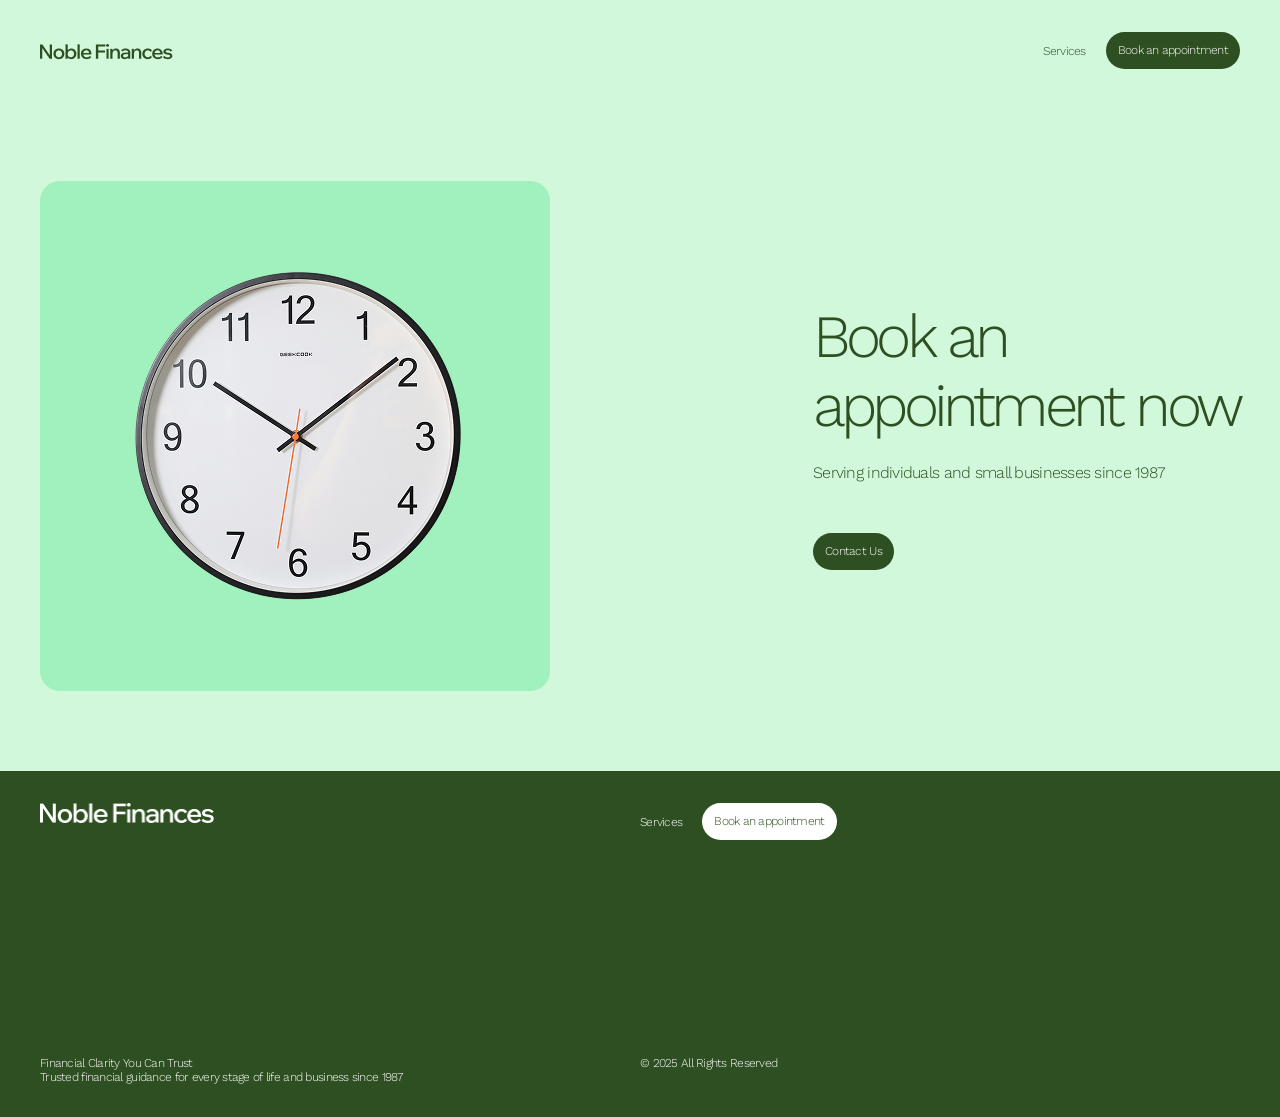
==== booking.html @ e217b6e0 "add booking.html" ====
<!DOCTYPE html>
<html lang="ja">
  <head>
    <meta charset="UTF-8">
    <meta name="viewport" content="width=device-width, initial-scale=1.0">
    <title>takahashi tsuzumi portfolio</title>
    <meta name="description" content="">
    <meta property="og:url" content="https://tkhstzm.github.io/portfolio/">
    <meta property="og:title" content="takahashi tsuzumi portfolio">
    <meta property="og:type" content="website">
    <meta property="og:description" content="髙橋鼓のポートフォリオ">
    <meta property="og:image" content="">
    <meta name="twitter:card" content="summary_large_image">
    <meta property="og:site_name" content="takahashi tsuzumi portfolio">
    <meta property="og:locale" content="ja_JP">
    <link rel="icon" href="images/favicon.ico" sizes="16x16">
    <link rel="apple-touch-icon-precomposed" href="images/icon-256x256.png">
    <link rel="stylesheet" href="css/destyle.css">
    <link rel="stylesheet" href="css/common.css">
    <script src="https://code.jquery.com/jquery-3.6.0.min.js"></script>
    <!-- font -->
    <link rel="preconnect" href="https://fonts.googleapis.com">
    <link rel="preconnect" href="https://fonts.gstatic.com" crossorigin>
    <link href="https://fonts.googleapis.com/css2?family=Work+Sans:ital,wght@0,100..900;1,100..900&display=swap" rel="stylesheet">

    <script src="https://cdnjs.cloudflare.com/ajax/libs/gsap/3.12.2/gsap.min.js"></script>
  </head>
  <body>
    <!-- header -->
    <header class="booking__header">
        <h1>
            <a href="#" class="logo">
                <img src="images/logo.png" alt="Noble Finance ロゴ">
            </a>
        </h1>

        <nav>
            <ul class="nav__list">
                <li><a href="#" class="link">Services</a></li>
                <li>
                    <a href="#" class="link btn">
                        <span class="pc-only">Book an appointment</span>
                        <span class="sp-only">Book</span>
                    </a>
                </li>
            </ul>
        </nav>
    </header>

    <!-- main -->
     <main>
        <!-- book -->
        <section class="book">
            <div class="hero__wrap">
                <div class="book__img">
                    <img src="images/book.png" alt="">
                </div>

                <div class="hero__text">
                    <h2>Book an<br>appointment now</h2>
                    <p>Serving individuals and small businesses since 1987</p>
                    <a href="#" class="link btn">Contact Us</a>
                </div>
            </div>
        </section>
     </main>

     <!-- footer -->
    <footer>
            <div class="footer__block">
                <a href="#" class="logo">
                    <img src="images/logo-white.png" alt="">
                </a>
                <nav>
                    <ul class="nav__list">
                        <li><a href="#" class="link">Services</a></li>
                        <li><a href="#" class="link btn">Book an appointment</a></li>
                    </ul>
                </nav>
                
            </div>

            <div class="footer__block">
                <p class="footer__text">Financial Clarity You Can Trust<br>Trusted financial guidance for every stage of life and business since 1987</p>
                <p class="footer__copy">© 2025 All Rights Reserved</p>
            </div>
    </footer>

  </body>
</html>
---- css/destyle.css ----
/*! destyle.css v4.0.1 | MIT License | https://github.com/nicolas-cusan/destyle.css */

/* Reset box-model and set borders */
/* ============================================ */

*,
::before,
::after {
  box-sizing: border-box;
  border-style: solid;
  border-width: 0;
  min-width: 0;
}

/* Document */
/* ============================================ */

/**
 * 1. Correct the line height in all browsers.
 * 2. Prevent adjustments of font size after orientation changes in iOS.
 * 3. Remove gray overlay on links for iOS.
 */

html {
  line-height: 1.15; /* 1 */
  -webkit-text-size-adjust: 100%; /* 2 */
  -webkit-tap-highlight-color: transparent; /* 3*/
}

/* Sections */
/* ============================================ */

/**
 * Remove the margin in all browsers.
 */

body {
  margin: 0;
}

/**
 * Render the `main` element consistently in IE.
 */

main {
  display: block;
}

/* Vertical rhythm */
/* ============================================ */

p,
table,
blockquote,
address,
pre,
iframe,
form,
figure,
dl {
  margin: 0;
}

/* Headings */
/* ============================================ */

h1,
h2,
h3,
h4,
h5,
h6 {
  font-size: inherit;
  font-weight: inherit;
  margin: 0;
}

/* Lists (enumeration) */
/* ============================================ */

ul,
ol {
  margin: 0;
  padding: 0;
  list-style: none;
}

/* Lists (definition) */
/* ============================================ */

dt {
  font-weight: bold;
}

dd {
  margin-left: 0;
}

/* Grouping content */
/* ============================================ */

/**
 * 1. Add the correct box sizing in Firefox.
 * 2. Show the overflow in Edge and IE.
 */

hr {
  box-sizing: content-box; /* 1 */
  height: 0; /* 1 */
  overflow: visible; /* 2 */
  border-top-width: 1px;
  margin: 0;
  clear: both;
  color: inherit;
}

/**
 * 1. Correct the inheritance and scaling of font size in all browsers.
 * 2. Correct the odd `em` font sizing in all browsers.
 */

pre {
  font-family: monospace, monospace; /* 1 */
  font-size: inherit; /* 2 */
}

address {
  font-style: inherit;
}

/* Text-level semantics */
/* ============================================ */

/**
 * Remove the gray background on active links in IE 10.
 */

a {
  background-color: transparent;
  text-decoration: none;
  color: inherit;
}

/**
 * 1. Remove the bottom border in Chrome 57-
 * 2. Add the correct text decoration in Chrome, Edge, IE, Opera, and Safari.
 */

abbr[title] {
  text-decoration: underline dotted; /* 2 */
}

/**
 * Add the correct font weight in Chrome, Edge, and Safari.
 */

b,
strong {
  font-weight: bolder;
}

/**
 * 1. Correct the inheritance and scaling of font size in all browsers.
 * 2. Correct the odd `em` font sizing in all browsers.
 */

code,
kbd,
samp {
  font-family: monospace, monospace; /* 1 */
  font-size: inherit; /* 2 */
}

/**
 * Add the correct font size in all browsers.
 */

small {
  font-size: 80%;
}

/**
 * Prevent `sub` and `sup` elements from affecting the line height in
 * all browsers.
 */

sub,
sup {
  font-size: 75%;
  line-height: 0;
  position: relative;
  vertical-align: baseline;
}

sub {
  bottom: -0.25em;
}

sup {
  top: -0.5em;
}

/* Replaced content */
/* ============================================ */

/**
 * Prevent vertical alignment issues.
 */

svg,
img,
embed,
object,
iframe {
  vertical-align: bottom;
}

/* Forms */
/* ============================================ */

/**
 * Reset form fields to make them styleable.
 * 1. Make form elements stylable across systems iOS especially.
 * 2. Inherit text-transform from parent.
 */

button,
input,
optgroup,
select,
textarea {
  -webkit-appearance: none; /* 1 */
  appearance: none;
  vertical-align: middle;
  color: inherit;
  font: inherit;
  background: transparent;
  padding: 0;
  margin: 0;
  border-radius: 0;
  text-align: inherit;
  text-transform: inherit; /* 2 */
}

/**
 * Correct cursors for clickable elements.
 */

button,
[type="button"],
[type="reset"],
[type="submit"] {
  cursor: pointer;
}

button:disabled,
[type="button"]:disabled,
[type="reset"]:disabled,
[type="submit"]:disabled {
  cursor: default;
}

/**
 * Improve outlines for Firefox and unify style with input elements & buttons.
 */

:-moz-focusring {
  outline: auto;
}

select:disabled {
  opacity: inherit;
}

/**
 * Remove padding
 */

option {
  padding: 0;
}

/**
 * Reset to invisible
 */

fieldset {
  margin: 0;
  padding: 0;
  min-width: 0;
}

legend {
  padding: 0;
}

/**
 * Add the correct vertical alignment in Chrome, Firefox, and Opera.
 */

progress {
  vertical-align: baseline;
}

/**
 * Remove the default vertical scrollbar in IE 10+.
 */

textarea {
  overflow: auto;
}

/**
 * Correct the cursor style of increment and decrement buttons in Chrome.
 */

[type="number"]::-webkit-inner-spin-button,
[type="number"]::-webkit-outer-spin-button {
  height: auto;
}

/**
 * Correct the outline style in Safari.
 */

[type="search"] {
  outline-offset: -2px; /* 1 */
}

/**
 * Remove the inner padding in Chrome and Safari on macOS.
 */

[type="search"]::-webkit-search-decoration {
  -webkit-appearance: none;
}

/**
 * 1. Correct the inability to style clickable types in iOS and Safari.
 * 2. Fix font inheritance.
 */

::-webkit-file-upload-button {
  -webkit-appearance: button; /* 1 */
  font: inherit; /* 2 */
}

/**
 * Fix appearance for Firefox
 */
[type="number"] {
  -moz-appearance: textfield;
}

/**
 * Clickable labels
 */

label[for] {
  cursor: pointer;
}

/* Interactive */
/* ============================================ */

/*
 * Add the correct display in Edge, IE 10+, and Firefox.
 */

details {
  display: block;
}

/*
 * Add the correct display in all browsers.
 */

summary {
  display: list-item;
}

/*
 * Remove outline for editable content.
 */

[contenteditable]:focus {
  outline: auto;
}

/* Tables */
/* ============================================ */

/**
1. Correct table border color inheritance in all Chrome and Safari.
*/

table {
  border-color: inherit; /* 1 */
  border-collapse: collapse;
}

caption {
  text-align: left;
}

td,
th {
  vertical-align: top;
  padding: 0;
}

th {
  text-align: left;
  font-weight: bold;
}
---- css/common.css ----
@charset "utf-8";
body {
	font-size: 16px;
	font-family: "Work Sans", sans-serif;
	color: #2E4F21;
	font-weight: 300;
	letter-spacing: -0.045em;
	background: #F9F9F9;
}

img {
	width: 100%;
}

h2 {
	font-size: 60px;
	letter-spacing: -0.08em;
}

h3 {
	margin: 0 0 40px 0;
	font-size: 40px;
}

.link {
	font-size: 12px;
}

.btn {
	display: inline-block;
	padding: 0 12px;
	border-radius: 50vh;
	color: #fff;
	background: #2E4F21;
	line-height: 37px;
}

/* header */
header {
	display: flex;
	justify-content: space-between;
	align-items: center;
	height: 101px;
	padding: 0 40px;
	background: #A0F1BD;
}

.nav__list {
	display: flex;
	gap: 20px;
	align-items: center;
}

.sp-only {
	display: none;
}

/* hero */
.hero {
	padding: 100px 40px;
	background: #A0F1BD;
	border-radius: 0 0 16px 16px;
}

.hero h2 {
	font-size: 80px;
}

.hero__wrap {
	display: flex;
	justify-content: space-between;
	align-items: center;
}

.hero__wrap p {
	margin: 24px 0 0 0;
}
.hero a {
    margin: 50px 0 0 0;
}

/* services */
.services h2 {
	margin: 28px 0;
}

.services__inner {
	padding: 120px 40px 100px;
	text-align: center;
}

.services a {
	margin: 28px 0 0 0;
}

/* services item */
.services__block {
	padding: 20px;
}

.services__item {
	display: flex;
	justify-content: space-between;
	gap: 70px;
	width: 80%;
	padding: 80px;
	background: #D2F8DC;
	border-radius: 20px;
	align-items: center;
}

.services__block-right .services__item {
	margin: 0 0 0 auto;
	flex-direction: row-reverse;
}


.services__box {
	width: 50%;
} 

.services__detail {
	display: flex;
	gap: 10px;
	margin: 70px 0 0 0;
}

.services__note {
	padding: 12px;
	font-size: 12px;
	background: #fff;
	border-radius: 8px;
}

/* testimonial */
.testimonial {
	padding: 100px;
	text-align: center;
}

.testimonial__inner {
	display: flex;
	gap: 100px;
	text-align: left;
	margin: 120px 0 0 0;
}

.testimonial__select {
	flex: 0 0 310px;
}

.testimonial__link {
	width: 310px;
	padding: 20px 30px;
	border-radius: 8px;
}

.testimonial__link-active {
	background: #2E4F21;
}

.testimonial__item {
	padding: 20px 0;
	border-top: 1px solid #2E4F21;
}

.testimonial__link-active .testimonial__item {
	border-top: 1px solid #fff;
	color: #fff;
}

.testimonial__category {
	margin: 0 0 16px 0;
	font-size: 18px;
}

.testimonial__location {
	font-size: 12px;
}

.testimonial__comment {
	flex: 1;
	padding: 0 40px;
	border-left: 1px solid #2E4F21;
}

.testimonial__text {
	margin: 0 0 50px 0;
	font-size: 30px;
}

.testimonial__icon {
	display: flex;
	align-items: center;
	gap: 28px;
}

.icon__img {
	width: 48px;
	border-radius: 16px;
}

/* break */
.break {
	width: 100%;
	height: 600px;
}

.break img {
	height: 100%;
	object-fit: cover;
}

/* benefits */
.benefits {
	padding: 80px 40px 120px;
	background: #fff;
}

.benefits h3 {
	font-size: 30px;
}

.benefits__wrap {
	display: flex;
	justify-content: space-between;
	margin: 0 0 160px 0;
}

.benefits__wrap h2 {
	width: 50%;
	margin: 0;
}

.benefits__wrap p {
	width: 575px;
}

.benefits__block {
	display: flex;
	justify-content: space-between;
	gap: 20px;
}

.benefits__item {
	width: calc((100% - 40px) / 3);
	padding: 20px 50px;
	gap: 30px;
	border-left: 1px solid #2E4F21;
}

.benefits__icon {
	width: 30px;
}

.benefits__item h3,
.benefits__item p {
	margin: 30px 0 0 0;
}

/* cta */
.cta {
	display: flex;
	justify-content: space-between;
	gap: 20px;
	padding: 50px 40px;
	background: #fff;
}

.cta h2 {
	font-size: 40px;
	margin: 0 0 40px 0;
}

.cta__block {
	width: 50%;
	padding: 60px;
	border-radius: 20px;
	background: #2E4F21;
	color: #fff;
}

.cta img {
	width: 50%;
	border-radius: 20px;
}

.cta .btn {
	margin: 40px 0 0 0;
	background: #fff;
	color: #2E4F21;
}

/* experts */
.experts {
	padding: 160px 120px;
	text-align: center;
	background: #F9F9F9;
}

.experts h2 {
	margin: 0 0 60px 0;
}

/* footer */
footer {
	display: flex;
	flex-direction: column;
	justify-content: space-between;

	height: 346px;
	padding: 32px 40px;
	background: #2E4F21;
	color: #fff;
}

footer img {
	width: 174px;
}

.footer__block {
	display: flex;
	justify-content: space-between;
}

.footer__block a {
	width: 50%;
}

.footer__block nav {
	width: 50%;
}
.footer__block .btn {
	width: 100%;
	background: #fff;
    color: #2E4F21;
}

.footer__text,
.footer__copy {
	width: 50%;
	font-size: 12px;
}


/* booking */
/* booking */
/* booking */
/* booking */
/* booking */
.booking__header {
	background: #D2F8DC;
}

.book {
	padding: 80px 40px;
	background: #D2F8DC;
}

.book .hero__wrap {
	gap: 100px;
}

.book h2 {
	font-size: 60px;
}

.book .btn {
	margin: 50px 0 0 0;
}

@media (max-width: 1279px) {
	h2 {
		font-size: 48px;
	}

	h3 {
		font-size: 34px;
		margin: 0 0 24px 0;
	}
	
	/* header */
	header {
		height: 85px;
		padding: 0 24px;
	}

	/* hero */
	.hero {
		padding: 100px 24px;
	}

	.hero h2 {
		font-size: 58px;
	}

	/* services */
	.services__inner {
		padding: 120px 24px 100px;
	}

	/* services item */
	.services__block {
		padding: 20px;
	}

	.services__item {
		gap: 60px;
		width: 100%;
		padding: 64px 50px;
	}

	.services__detail {
		margin: 54px 0 0 0;
	}

	/* testimonial */
	.testimonial__inner {
		gap: 28px;
	}

	/* break */
	.break {
		height: 533px;
	}

	/* benefits */
	.benefits h3 {
		font-size: 48px;
	}

	.benefits__wrap {
		gap: 50px;
		margin: 0 0 100px 0;
	}

	.benefits__wrap p {
		width: 50%;
	}

	.benefits__block {
		display: block;
	}

	.benefits__item {
		width: 100%;
		padding: 20px 0;
		gap: 30px;
		border-top: 1px solid #2E4F21;
		border-left: none;
	}

	.benefits__item h3 {
		font-size: 26px;
	}

	.benefits__item h3,
	.benefits__item p {
		margin: 30px 0 0 0;
	}

	/* cta */
	.cta h2 {
		font-size: 34px;
	}

	.cta__block {
		width: 50%;
		padding: 60px;
		border-radius: 20px;
		background: #2E4F21;
		color: #fff;
	}

	.cta img {
		width: 50%;
		border-radius: 20px;
	}

	.cta .btn {
		margin: 40px 0 0 0;
		background: #fff;
		color: #2E4F21;
	}

	/* experts */
	.experts {
		padding: 160px 80px;
	}

	/* footer */
	.footer__block {
		gap: 80px;
	}


	/* booking */
	/* booking */
	/* booking */
	/* booking */
	/* booking */
	.book .hero__wrap {
		gap: 32px;
	}

	.book__img {
		width: 45%;
	}

	.book h2 {
		font-size: 48px;
	}

	.book .btn {
		margin: 50px 0 0 0;
	}
}

@media (max-width: 799px) {
	h2 {
		font-size: 32px;
	}

	h3 {
		font-size: 28px;
	}

	.hero h2 {
		font-size: 40px;
	}
	
	/* header */
	header {
		height: 69px;
		padding: 0 16px;
	}

	.nav__list {
		gap: 16px;
	}

	.pc-only {
		display: none;
	}

	.sp-only {
		display: inline;
	}
	
	/* hero */
	.hero {
		padding: 40px 16px;
	}

	.hero__wrap {
		flex-direction: column-reverse;
	}

	.hero__wrap p {
		margin: 16px 0 0 0;
	}

	.hero a {
		margin: 40px 0 0 0;
	}

	.hero__text {
		margin: 40px 0 0 0;
	}

	.hero h2 {
		font-size: 40px;
	}

	/* services */
	.services__inner {
		padding: 120px 16px 100px;
	}

	/* services item */
	.services__block {
		padding: 0 16px 16px;
	}

	.services__item {
		display: block;
		width: 100%;
		padding: 40px 16px;
	}

	.services__box {
		width: 100%;
		margin: 70px 0 0 0;
	}

	.services__detail {
		margin: 70px 0 0 0;
	}

	/* testimonial */
	.testimonial {
		padding: 36px;
	}

	.testimonial__wrap {
		
		padding: 24px 16px;
		background: #fff;
	}

	.testimonial__inner {
		display: block;
		margin: 40px 0 0 0;
	}

	.testimonial__select {
		display: flex;
	}

	.testimonial__link {
		padding: 16px 12px;
	}

	.testimonial__item {
		padding: 0;
	}

	.testimonial__category {
		margin: 8px 0;
		font-size: 12px;
	}

	.testimonial__location {
		font-size: 12px;
		color: #7D9276;
	}

	.testimonial__comment {
		padding: 0;
		border-left: unset;
	}

	.testimonial__text {
		margin: 40px 0 50px 0;
		font-size: 18px;
	}

	/* break */
	.break {
		height: 250px;
	}

	/* benefits */
	.benefits {
		padding: 80px 16px;
	}

	.benefits h2 {
		width: 100%;
		margin: 0 0 32px 0;
	}

	.benefits h3 {
		font-size: 48px;
	}

	.benefits__wrap {
		display: block;
		margin: 0 0 80px 0;
	}

	.benefits__wrap p {
		width: 100%;
	}

	.benefits__block {
		display: block;
	}

	.benefits__item {
		width: 100%;
		padding: 20px 0;
		gap: 30px;
		border-top: 1px solid #2E4F21;
		border-left: none;
	}

	.benefits__item h3 {
		font-size: 22px;
	}

	.benefits__item h3,
	.benefits__item p {
		margin: 30px 0 20px;
	}

	/* cta */
	.cta {
    	flex-direction: column-reverse;
	}

	.cta h2 {
		font-size: 28px;
	}

	.cta__block {
		width: 100%;
	}

	.cta img {
		width: 100%;
		border-radius: 20px;
	}

	.cta .btn {
		margin: 40px 0 0 0;
		background: #fff;
		color: #2E4F21;
	}

	/* experts */
	.experts {
		padding: 160px 24px;
	}

	.experts .btn {
		padding: 0 30px;
		font-size: 15px;
		line-height: 63px;
	}

	/* footer */
	footer {
		padding: 32px 24px;
	}

	.footer__block {
		display: block;
	}

	.footer__block .nav__list {
		justify-content: space-between;
	}


	.footer__block a {
		width: 100%;
	}

	.footer__block nav {
		width: 100%;
		margin: 80px 0 0 0;
	}

	.footer__text,
	.footer__copy {
		width: 100%;
	}

	.footer__text {
		margin: 0 0 24px 0;
	}


	/* booking */
	/* booking */
	/* booking */
	/* booking */
	/* booking */
	.book {
		padding: 80px 16px;
	}

	.book .hero__wrap {
		gap: 40px;
		flex-direction: column;
	}

	.book__img {
		width: 100%;
	}

	.book h2 {
		font-size: 32px;
	}

	.book .btn {
		margin: 28px 0 0 0;
	}

}
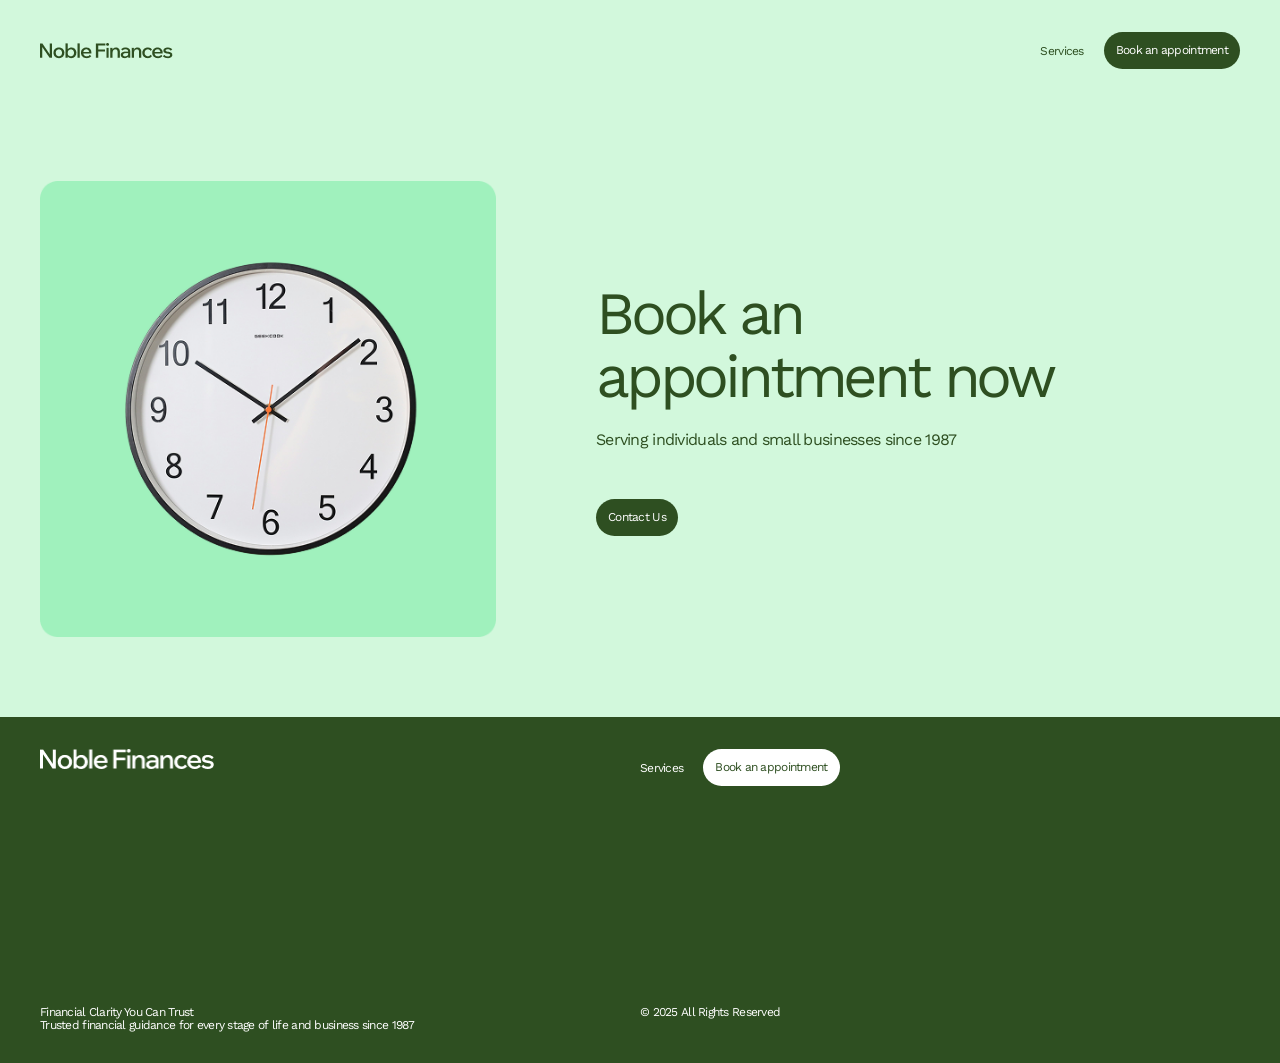
==== commit ad463a28: "HTML修正" ====
--- a/booking.html
+++ b/booking.html
@@ -1,42 +1,39 @@
 <!DOCTYPE html>
 <html lang="ja">
   <head>
+    <!-- 共通 -->
     <meta charset="UTF-8">
     <meta name="viewport" content="width=device-width, initial-scale=1.0">
-    <title>takahashi tsuzumi portfolio</title>
-    <meta name="description" content="">
-    <meta property="og:url" content="https://tkhstzm.github.io/portfolio/">
-    <meta property="og:title" content="takahashi tsuzumi portfolio">
     <meta property="og:type" content="website">
-    <meta property="og:description" content="髙橋鼓のポートフォリオ">
-    <meta property="og:image" content="">
-    <meta name="twitter:card" content="summary_large_image">
-    <meta property="og:site_name" content="takahashi tsuzumi portfolio">
+    <meta property="og:image" content="https://tkhstzm.github.io/finance-website-practice/images/ogp.jpg">
+    <meta property="og:site_name" content="finance-website-practice">
     <meta property="og:locale" content="ja_JP">
-    <link rel="icon" href="images/favicon.ico" sizes="16x16">
-    <link rel="apple-touch-icon-precomposed" href="images/icon-256x256.png">
     <link rel="stylesheet" href="css/destyle.css">
     <link rel="stylesheet" href="css/common.css">
-    <script src="https://code.jquery.com/jquery-3.6.0.min.js"></script>
+
+    <title>finance-website-practice | booking</title>
+    <meta name="description" content="figmaのテンプレートを参考に、模写コーディングを行ったサイトのBookingページです。">
+    <meta property="og:title" content="finance-website-practice | booking">
+    <meta property="og:description" content="figmaのテンプレートを参考に、模写コーディングを行ったサイトのBookingページです。">
+    <meta property="og:url" content="https://tkhstzm.github.io/finance-website-practice/booking.html">
+
     <!-- font -->
     <link rel="preconnect" href="https://fonts.googleapis.com">
     <link rel="preconnect" href="https://fonts.gstatic.com" crossorigin>
     <link href="https://fonts.googleapis.com/css2?family=Work+Sans:ital,wght@0,100..900;1,100..900&display=swap" rel="stylesheet">
-
-    <script src="https://cdnjs.cloudflare.com/ajax/libs/gsap/3.12.2/gsap.min.js"></script>
   </head>
   <body>
     <!-- header -->
     <header class="booking__header">
         <h1>
-            <a href="#" class="logo">
+            <a href="index.html" class="logo">
                 <img src="images/logo.png" alt="Noble Finance ロゴ">
             </a>
         </h1>
 
         <nav>
             <ul class="nav__list">
-                <li><a href="#" class="link">Services</a></li>
+                <li><a href="services.html" class="link">Services</a></li>
                 <li>
                     <a href="#" class="link btn">
                         <span class="pc-only">Book an appointment</span>
@@ -48,7 +45,7 @@
     </header>
 
     <!-- main -->
-     <main>
+     <main class="booking__main">
         <!-- book -->
         <section class="book">
             <div class="hero__wrap">
@@ -59,7 +56,7 @@
                 <div class="hero__text">
                     <h2>Book an<br>appointment now</h2>
                     <p>Serving individuals and small businesses since 1987</p>
-                    <a href="#" class="link btn">Contact Us</a>
+                    <a href="booking.html" class="link btn">Contact Us</a>
                 </div>
             </div>
         </section>
@@ -68,12 +65,12 @@
      <!-- footer -->
     <footer>
             <div class="footer__block">
-                <a href="#" class="logo">
+                <a href="index.html" class="logo">
                     <img src="images/logo-white.png" alt="">
                 </a>
                 <nav>
                     <ul class="nav__list">
-                        <li><a href="#" class="link">Services</a></li>
+                        <li><a href="services.html" class="link">Services</a></li>
                         <li><a href="#" class="link btn">Book an appointment</a></li>
                     </ul>
                 </nav>
--- a/css/common.css
+++ b/css/common.css
@@ -3,9 +3,19 @@
 	font-size: 16px;
 	font-family: "Work Sans", sans-serif;
 	color: #2E4F21;
-	font-weight: 300;
+	font-weight: 400;
 	letter-spacing: -0.045em;
+	line-height: 1.05;
 	background: #F9F9F9;
+
+	/* footer を下部に固定するため */
+	min-height: 100vh;
+    display: flex;
+    flex-direction: column;
+}
+
+main {
+	flex: 1;
 }
 
 img {
@@ -14,7 +24,7 @@
 
 h2 {
 	font-size: 60px;
-	letter-spacing: -0.08em;
+	letter-spacing: -0.07em;
 }
 
 h3 {
@@ -33,6 +43,27 @@
 	color: #fff;
 	background: #2E4F21;
 	line-height: 37px;
+	transition:  0.6s;
+}
+
+.btn:hover {
+	color: #2E4F21;
+	background: #A0F1BD;
+}
+
+/* max幅を1500に */
+.hero__wrap,
+.services__inner,
+.services__block,
+.testimonial__wrap,
+.benefits__wrap,
+.cta__wrap,
+.experts__wrap,
+.works__wrap,
+.philosophy__wrap,
+.connect__wrap {
+	max-width: 1500px;
+	margin: 0 auto;
 }
 
 /* header */
@@ -51,6 +82,10 @@
 	align-items: center;
 }
 
+header .btn:hover {
+	background: #fff;
+}
+
 .sp-only {
 	display: none;
 }
@@ -70,13 +105,27 @@
 	display: flex;
 	justify-content: space-between;
 	align-items: center;
+	gap: 80px;
+}
+
+.hero__text {
+	width: 60%;
 }
 
 .hero__wrap p {
 	margin: 24px 0 0 0;
 }
+
 .hero a {
     margin: 50px 0 0 0;
+}
+
+.hero .btn:hover {
+	background: #fff;
+}
+
+.hero__img {
+	width: 40%;
 }
 
 /* services */
@@ -161,13 +210,18 @@
 
 .testimonial__item {
 	padding: 20px 0;
-	border-top: 1px solid #2E4F21;
-}
-
-.testimonial__link-active .testimonial__item {
-	border-top: 1px solid #fff;
+	color: #506349;
+	border-top: 1px solid #7D9276;
+}
+
+.testimonial__link-active .testimonial__category {
 	color: #fff;
 }
+
+.testimonial__link-active .testimonial__location {
+	color: #D5E4D0;
+}
+
 
 .testimonial__category {
 	margin: 0 0 16px 0;
@@ -197,6 +251,7 @@
 
 .icon__img {
 	width: 48px;
+	margin: 0;
 	border-radius: 16px;
 }
 
@@ -221,7 +276,7 @@
 	font-size: 30px;
 }
 
-.benefits__wrap {
+.benefits__inner {
 	display: flex;
 	justify-content: space-between;
 	margin: 0 0 160px 0;
@@ -232,7 +287,7 @@
 	margin: 0;
 }
 
-.benefits__wrap p {
+.benefits__inner p {
 	width: 575px;
 }
 
@@ -260,9 +315,6 @@
 
 /* cta */
 .cta {
-	display: flex;
-	justify-content: space-between;
-	gap: 20px;
 	padding: 50px 40px;
 	background: #fff;
 }
@@ -270,6 +322,12 @@
 .cta h2 {
 	font-size: 40px;
 	margin: 0 0 40px 0;
+}
+
+.cta__wrap {
+	display: flex;
+	justify-content: space-between;
+	gap: 20px;
 }
 
 .cta__block {
@@ -289,6 +347,10 @@
 	margin: 40px 0 0 0;
 	background: #fff;
 	color: #2E4F21;
+}
+
+.cta .btn:hover {
+	background: #A0F1BD;
 }
 
 /* experts */
@@ -302,6 +364,13 @@
 	margin: 0 0 60px 0;
 }
 
+.experts .btn {
+	padding: 0 30px;
+	font-size: 15px;
+	line-height: 63px;
+}
+
+
 /* footer */
 footer {
 	display: flex;
@@ -330,10 +399,15 @@
 .footer__block nav {
 	width: 50%;
 }
+
 .footer__block .btn {
 	width: 100%;
 	background: #fff;
     color: #2E4F21;
+}
+
+.footer__block .btn:hover {
+	background: #A0F1BD;
 }
 
 .footer__text,
@@ -352,9 +426,12 @@
 	background: #D2F8DC;
 }
 
+.booking__main {
+	background: #D2F8DC;
+}
+
 .book {
-	padding: 80px 40px;
-	background: #D2F8DC;
+	padding: 80px 40px;	
 }
 
 .book .hero__wrap {
@@ -368,6 +445,121 @@
 .book .btn {
 	margin: 50px 0 0 0;
 }
+
+
+/* services */
+/* services */
+/* services */
+/* services */
+/* services */
+.services__more {
+	background: #F9F9F9;
+}
+
+.services__more .hero__text {
+	width: 50%;
+}
+
+.services__img {
+	width: 50%;
+}
+
+/* works */
+.works {
+	padding: 120px 80px;
+	background: #FFF;
+}
+
+.works h2 {
+    margin: 28px 0;
+}
+
+.works__inner {
+	margin: 0 0 100px 0;
+}
+
+.works__item {
+	display: flex;
+	margin: 20px 0 0 0;
+}
+
+.works__block {
+	display: flex;
+	flex: 1;
+}
+
+.works__box {
+	width: 50%;
+	margin: 0 80px;
+}
+
+.works__num {
+	width: 225px;
+	height: 100%;
+}
+
+.works__box h3 {
+	margin: 24px 0 28px 0;
+}
+
+.works__img {
+	width: 50%;
+	margin: 24px 0 80px;
+}
+
+/* philosophy */
+.philosophy {
+	padding: 100px 150px;
+	text-align: center;
+	border-top: 1px solid #C7C7C7;
+	background: #FFF;
+}
+
+.philosophy h2 {
+	margin: 28px 0 50px;
+}
+
+.philosophy__item {
+	margin: 20px 0 0 0;
+	padding: 60px 100px;
+	border-radius: 20px;
+	background: #D2F8DC;
+}
+
+.philosophy__text {
+	margin: 40px 0 0 0;
+	font-size: 30px;
+}
+
+
+/* connect */
+.connect {
+	padding: 80px 40px;
+	background: #F4F7F5;
+}
+
+.connect__wrap {
+	display: flex;
+	align-items: center;
+}
+
+.connect__block {
+	width: 50%;
+	padding: 0 60px;
+	text-align: center;
+}
+
+.connect__block a {
+	line-height: 1;
+	margin: 60px 0 0 0;
+	padding: 24px 30px;
+}
+.connect img {
+	width: 50%;
+}
+
+
+
 
 @media (max-width: 1279px) {
 	h2 {
@@ -390,6 +582,10 @@
 		padding: 100px 24px;
 	}
 
+	.hero__wrap {
+		gap: 24px;
+	}
+
 	.hero h2 {
 		font-size: 58px;
 	}
@@ -429,12 +625,12 @@
 		font-size: 48px;
 	}
 
-	.benefits__wrap {
+	.benefits__inner {
 		gap: 50px;
 		margin: 0 0 100px 0;
 	}
 
-	.benefits__wrap p {
+	.benefits__inner p {
 		width: 50%;
 	}
 
@@ -514,6 +710,61 @@
 	.book .btn {
 		margin: 50px 0 0 0;
 	}
+
+	/* services */
+	/* services */
+	/* services */
+	/* services */
+	/* services */
+	.services__more {
+		padding: 100px 40px;
+	}
+
+	/* works */
+	.works__item {
+		display: block;
+	}
+
+	.works__block {
+		display: block;
+		padding: 24px 24px 80px;
+	}
+	
+	.works__box {
+		width: 100%;
+		margin: 0;
+	}
+
+	.works__box h3 {
+		margin: 0 0 28px 0;
+	}
+
+	.works__img {
+		width: 100%;
+		margin: 70px 0 0 0;
+	}
+
+	/* philosophy */
+	.philosophy {
+		padding: 80px 40px;
+	}
+
+	.philosophy__item {
+		padding: 60px 40px;
+	}
+
+	.philosophy__text {
+		font-size: 26px;
+	}
+
+	/* connect */
+	.connect__wrap {
+		gap: 24px;
+	}
+
+	.connect__block {
+		padding: 0;
+	}
 }
 
 @media (max-width: 799px) {
@@ -529,12 +780,22 @@
 		font-size: 40px;
 	}
 	
+	img {
+		display: block;
+		max-width: 500px;
+		margin: 0 auto;
+	}
+
 	/* header */
 	header {
 		height: 69px;
 		padding: 0 16px;
 	}
 
+	header .logo img {
+		height: 11px;
+	}
+
 	.nav__list {
 		gap: 16px;
 	}
@@ -554,6 +815,7 @@
 
 	.hero__wrap {
 		flex-direction: column-reverse;
+		gap: 40px;
 	}
 
 	.hero__wrap p {
@@ -565,11 +827,15 @@
 	}
 
 	.hero__text {
-		margin: 40px 0 0 0;
+		width: 100%;
 	}
 
 	.hero h2 {
 		font-size: 40px;
+	}
+
+	.hero__img {
+		width: 100%;
 	}
 
 	/* services */
@@ -650,6 +916,10 @@
 		height: 250px;
 	}
 
+	.break img {
+		max-width: unset;
+	}
+
 	/* benefits */
 	.benefits {
 		padding: 80px 16px;
@@ -664,12 +934,12 @@
 		font-size: 48px;
 	}
 
-	.benefits__wrap {
+	.benefits__inner {
 		display: block;
 		margin: 0 0 80px 0;
 	}
 
-	.benefits__wrap p {
+	.benefits__inner p {
 		width: 100%;
 	}
 
@@ -685,6 +955,9 @@
 		border-left: none;
 	}
 
+	.benefits__icon {
+		display: inline-block;
+	}
 	.benefits__item h3 {
 		font-size: 22px;
 	}
@@ -695,7 +968,7 @@
 	}
 
 	/* cta */
-	.cta {
+	.cta__wrap {
     	flex-direction: column-reverse;
 	}
 
@@ -709,6 +982,7 @@
 
 	.cta img {
 		width: 100%;
+		max-width: unset;
 		border-radius: 20px;
 	}
 
@@ -723,15 +997,13 @@
 		padding: 160px 24px;
 	}
 
-	.experts .btn {
-		padding: 0 30px;
-		font-size: 15px;
-		line-height: 63px;
-	}
-
 	/* footer */
 	footer {
 		padding: 32px 24px;
+	}
+
+	footer img {
+		display: inline-block;
 	}
 
 	.footer__block {
@@ -788,4 +1060,91 @@
 		margin: 28px 0 0 0;
 	}
 
+	/* services */
+	/* services */
+	/* services */
+	/* services */
+	/* services */
+	.services__more {
+		padding: 68px 40px;
+	}
+
+	.services__more .hero__wrap {
+		gap: 24px;
+	}
+	
+	.services__more .hero__text {
+		width: 100%;
+		margin: 0;
+	}
+
+	.services__img {
+		width: 100%;
+	}
+
+	/* works */
+	.works {
+		padding: 120px 24px;
+	}
+
+	.works__item {
+		display: block;
+	}
+
+	.works__num {
+		width: 118px;
+		margin: 0 0 40px 0;
+	}
+
+	.works__block {
+		display: block;
+		padding: 24px;
+	}
+	
+	.works__box {
+		width: 100%;
+		margin: 0;
+	}
+
+	.works__box h3 {
+		margin: 0 0 28px 0;
+	}
+
+	.works__img {
+		width: 100%;
+		margin: 70px 0 0 0;
+	}
+
+	/* philosophy */
+	.philosophy {
+		padding: 80px 24px;
+	}
+
+	.philosophy__item {
+		padding: 60px 24px;
+	}
+
+	.philosophy__text {
+		font-size: 22px;
+	}
+
+	/* connect */
+	.connect {
+		padding: 80px 24px;
+		gap: 20px;
+	}
+	
+	.connect__wrap {
+		flex-direction: column-reverse;
+	}
+
+	.connect__block {
+		width: 100%;
+		padding: 60px 24px;
+	}
+
+	.connect__wrap img {
+		width: 100%;
+	}
+
 }
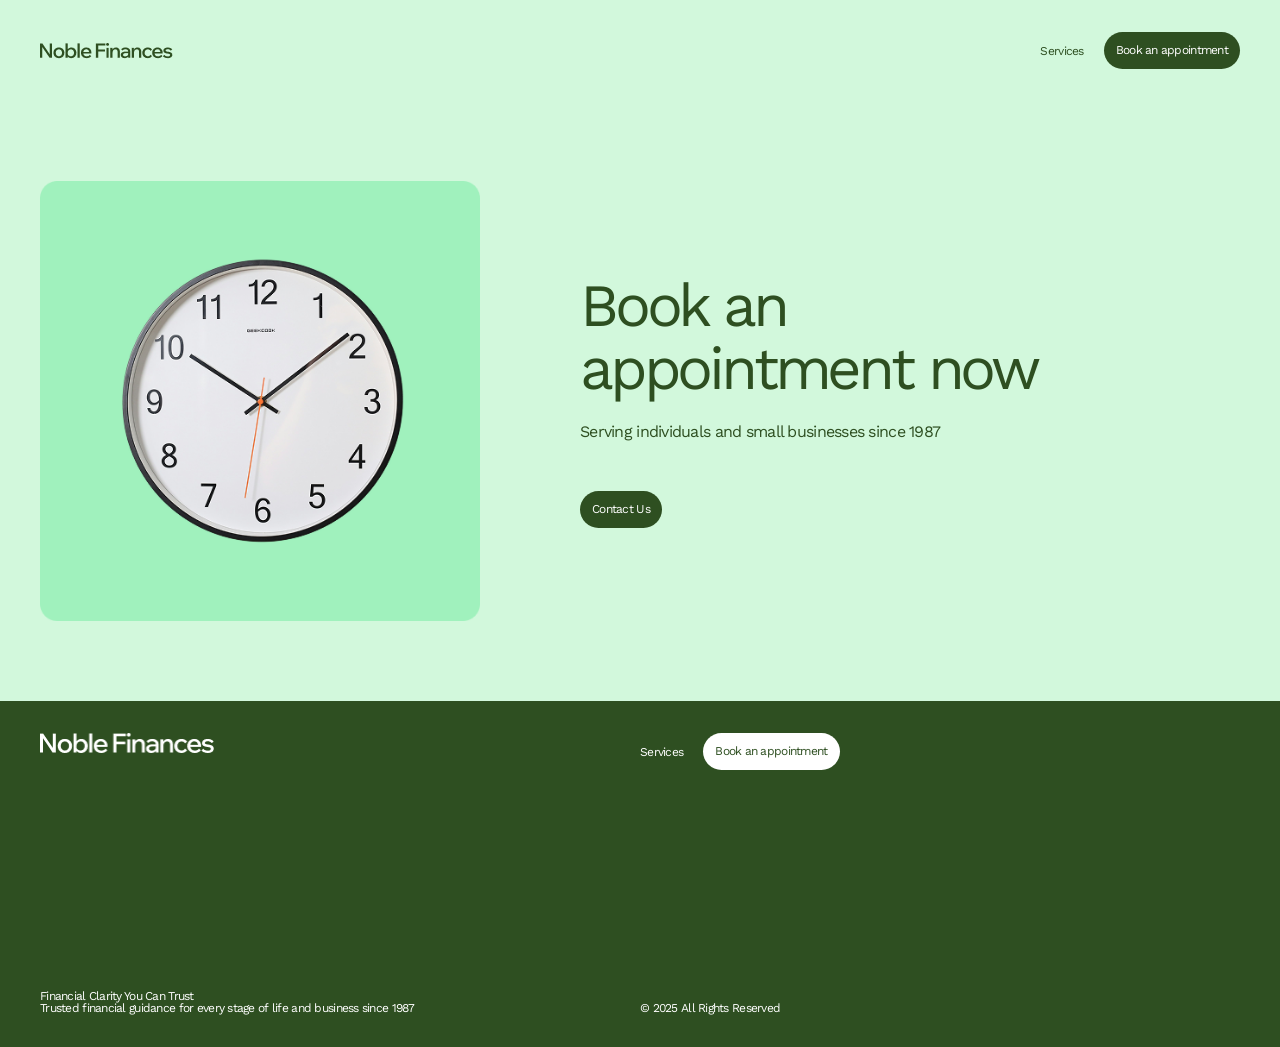
==== commit 2f753614: "css整理" ====
--- a/booking.html
+++ b/booking.html
@@ -77,7 +77,7 @@
                 
             </div>
 
-            <div class="footer__block">
+            <div class="footer__block footer__detail">
                 <p class="footer__text">Financial Clarity You Can Trust<br>Trusted financial guidance for every stage of life and business since 1987</p>
                 <p class="footer__copy">© 2025 All Rights Reserved</p>
             </div>
--- a/css/common.css
+++ b/css/common.css
@@ -1,5 +1,8 @@
 @charset "utf-8";
 body {
+	display: flex;
+    flex-direction: column;
+	min-height: 100vh;
 	font-size: 16px;
 	font-family: "Work Sans", sans-serif;
 	color: #2E4F21;
@@ -7,11 +10,6 @@
 	letter-spacing: -0.045em;
 	line-height: 1.05;
 	background: #F9F9F9;
-
-	/* footer を下部に固定するため */
-	min-height: 100vh;
-    display: flex;
-    flex-direction: column;
 }
 
 main {
@@ -32,7 +30,7 @@
 	font-size: 40px;
 }
 
-.link {
+a {
 	font-size: 12px;
 }
 
@@ -97,10 +95,6 @@
 	border-radius: 0 0 16px 16px;
 }
 
-.hero h2 {
-	font-size: 80px;
-}
-
 .hero__wrap {
 	display: flex;
 	justify-content: space-between;
@@ -112,6 +106,10 @@
 	width: 60%;
 }
 
+.hero__title {
+	font-size: 80px;
+}
+
 .hero__wrap p {
 	margin: 24px 0 0 0;
 }
@@ -129,13 +127,13 @@
 }
 
 /* services */
-.services h2 {
-	margin: 28px 0;
-}
-
 .services__inner {
 	padding: 120px 40px 100px;
 	text-align: center;
+}
+
+.services h2 {
+	margin: 28px 0;
 }
 
 .services a {
@@ -163,6 +161,9 @@
 	flex-direction: row-reverse;
 }
 
+.services__img {
+	width: 50%;
+}
 
 .services__box {
 	width: 50%;
@@ -195,7 +196,7 @@
 }
 
 .testimonial__select {
-	flex: 0 0 310px;
+	/* flex: 0 0 310px; */
 }
 
 .testimonial__link {
@@ -222,7 +223,6 @@
 	color: #D5E4D0;
 }
 
-
 .testimonial__category {
 	margin: 0 0 16px 0;
 	font-size: 18px;
@@ -257,7 +257,6 @@
 
 /* break */
 .break {
-	width: 100%;
 	height: 600px;
 }
 
@@ -272,23 +271,19 @@
 	background: #fff;
 }
 
-.benefits h3 {
-	font-size: 30px;
-}
-
 .benefits__inner {
 	display: flex;
 	justify-content: space-between;
+	gap: 50px;
 	margin: 0 0 160px 0;
 }
 
 .benefits__wrap h2 {
 	width: 50%;
-	margin: 0;
 }
 
 .benefits__inner p {
-	width: 575px;
+	width: 50%;
 }
 
 .benefits__block {
@@ -299,8 +294,7 @@
 
 .benefits__item {
 	width: calc((100% - 40px) / 3);
-	padding: 20px 50px;
-	gap: 30px;
+	padding: 20px 20px 20px 50px;
 	border-left: 1px solid #2E4F21;
 }
 
@@ -319,11 +313,6 @@
 	background: #fff;
 }
 
-.cta h2 {
-	font-size: 40px;
-	margin: 0 0 40px 0;
-}
-
 .cta__wrap {
 	display: flex;
 	justify-content: space-between;
@@ -338,9 +327,9 @@
 	color: #fff;
 }
 
-.cta img {
-	width: 50%;
-	border-radius: 20px;
+.cta h2 {
+	font-size: 40px;
+	margin: 0 0 40px 0;
 }
 
 .cta .btn {
@@ -353,11 +342,14 @@
 	background: #A0F1BD;
 }
 
+.cta img {
+	width: 50%;
+}
+
 /* experts */
 .experts {
 	padding: 160px 120px;
 	text-align: center;
-	background: #F9F9F9;
 }
 
 .experts h2 {
@@ -376,28 +368,27 @@
 	display: flex;
 	flex-direction: column;
 	justify-content: space-between;
-
 	height: 346px;
 	padding: 32px 40px;
 	background: #2E4F21;
 	color: #fff;
 }
 
+.footer__block {
+	display: flex;
+	justify-content: space-between;
+}
+
+.footer__block a {
+	width: 50%;
+}
+
+.footer__block nav {
+	width: 50%;
+}
+
 footer img {
 	width: 174px;
-}
-
-.footer__block {
-	display: flex;
-	justify-content: space-between;
-}
-
-.footer__block a {
-	width: 50%;
-}
-
-.footer__block nav {
-	width: 50%;
 }
 
 .footer__block .btn {
@@ -410,57 +401,22 @@
 	background: #A0F1BD;
 }
 
+.footer__detail {
+	align-items: end;
+}
+
 .footer__text,
 .footer__copy {
 	width: 50%;
 	font-size: 12px;
 }
 
-
-/* booking */
-/* booking */
-/* booking */
-/* booking */
-/* booking */
-.booking__header {
-	background: #D2F8DC;
-}
-
-.booking__main {
-	background: #D2F8DC;
-}
-
-.book {
-	padding: 80px 40px;	
-}
-
-.book .hero__wrap {
-	gap: 100px;
-}
-
-.book h2 {
-	font-size: 60px;
-}
-
-.book .btn {
-	margin: 50px 0 0 0;
-}
-
-
-/* services */
-/* services */
-/* services */
-/* services */
-/* services */
+/* ----- services ----- */
 .services__more {
 	background: #F9F9F9;
 }
 
 .services__more .hero__text {
-	width: 50%;
-}
-
-.services__img {
 	width: 50%;
 }
 
@@ -470,32 +426,32 @@
 	background: #FFF;
 }
 
+.works__inner {
+	margin: 0 0 100px 0;
+}
+
 .works h2 {
     margin: 28px 0;
 }
 
-.works__inner {
-	margin: 0 0 100px 0;
-}
-
 .works__item {
 	display: flex;
 	margin: 20px 0 0 0;
-}
-
-.works__block {
-	display: flex;
-	flex: 1;
-}
-
-.works__box {
-	width: 50%;
-	margin: 0 80px;
 }
 
 .works__num {
 	width: 225px;
 	height: 100%;
+}
+
+.works__block {
+	display: flex;
+	flex: 1;
+}
+
+.works__box {
+	width: 50%;
+	margin: 0 80px;
 }
 
 .works__box h3 {
@@ -516,7 +472,7 @@
 }
 
 .philosophy h2 {
-	margin: 28px 0 50px;
+	padding: 28px 0 50px;
 }
 
 .philosophy__item {
@@ -531,7 +487,6 @@
 	font-size: 30px;
 }
 
-
 /* connect */
 .connect {
 	padding: 80px 40px;
@@ -554,12 +509,35 @@
 	margin: 60px 0 0 0;
 	padding: 24px 30px;
 }
+
 .connect img {
 	width: 50%;
 }
 
-
-
+/* ----- booking ----- */
+.booking__header {
+	background: #D2F8DC;
+}
+
+.booking__main {
+	background: #D2F8DC;
+}
+
+.book {
+	padding: 80px 40px;	
+}
+
+.book .hero__wrap {
+	gap: 100px;
+}
+
+.book__img {
+	width: 40%;
+}
+
+.book .btn {
+	margin: 50px 0 0 0;
+}
 
 @media (max-width: 1279px) {
 	h2 {
@@ -586,7 +564,7 @@
 		gap: 24px;
 	}
 
-	.hero h2 {
+	.hero__title {
 		font-size: 58px;
 	}
 
@@ -596,10 +574,6 @@
 	}
 
 	/* services item */
-	.services__block {
-		padding: 20px;
-	}
-
 	.services__item {
 		gap: 60px;
 		width: 100%;
@@ -615,23 +589,18 @@
 		gap: 28px;
 	}
 
+	.testimonial__comment {
+		padding: 0 30px 0 40px;
+	}
+
 	/* break */
 	.break {
 		height: 533px;
 	}
 
 	/* benefits */
-	.benefits h3 {
-		font-size: 48px;
-	}
-
 	.benefits__inner {
-		gap: 50px;
 		margin: 0 0 100px 0;
-	}
-
-	.benefits__inner p {
-		width: 50%;
 	}
 
 	.benefits__block {
@@ -641,7 +610,6 @@
 	.benefits__item {
 		width: 100%;
 		padding: 20px 0;
-		gap: 30px;
 		border-top: 1px solid #2E4F21;
 		border-left: none;
 	}
@@ -650,9 +618,8 @@
 		font-size: 26px;
 	}
 
-	.benefits__item h3,
 	.benefits__item p {
-		margin: 30px 0 0 0;
+		width: 80%;
 	}
 
 	/* cta */
@@ -660,25 +627,6 @@
 		font-size: 34px;
 	}
 
-	.cta__block {
-		width: 50%;
-		padding: 60px;
-		border-radius: 20px;
-		background: #2E4F21;
-		color: #fff;
-	}
-
-	.cta img {
-		width: 50%;
-		border-radius: 20px;
-	}
-
-	.cta .btn {
-		margin: 40px 0 0 0;
-		background: #fff;
-		color: #2E4F21;
-	}
-
 	/* experts */
 	.experts {
 		padding: 160px 80px;
@@ -689,33 +637,11 @@
 		gap: 80px;
 	}
 
-
-	/* booking */
-	/* booking */
-	/* booking */
-	/* booking */
-	/* booking */
-	.book .hero__wrap {
-		gap: 32px;
-	}
-
-	.book__img {
-		width: 45%;
-	}
-
-	.book h2 {
-		font-size: 48px;
-	}
-
-	.book .btn {
-		margin: 50px 0 0 0;
-	}
-
-	/* services */
-	/* services */
-	/* services */
-	/* services */
-	/* services */
+	.nav__list {
+		justify-content: space-between;
+	}
+
+	/* ----- services ----- */
 	.services__more {
 		padding: 100px 40px;
 	}
@@ -765,6 +691,11 @@
 	.connect__block {
 		padding: 0;
 	}
+
+	/* ----- booking ----- */
+	.book .hero__wrap {
+		gap: 32px;
+	}
 }
 
 @media (max-width: 799px) {
@@ -774,10 +705,6 @@
 
 	h3 {
 		font-size: 28px;
-	}
-
-	.hero h2 {
-		font-size: 40px;
 	}
 	
 	img {
@@ -818,20 +745,20 @@
 		gap: 40px;
 	}
 
+	.hero__text {
+		width: 100%;
+	}
+
+	.hero__title {
+		font-size: 40px;
+	}
+
 	.hero__wrap p {
 		margin: 16px 0 0 0;
 	}
 
 	.hero a {
 		margin: 40px 0 0 0;
-	}
-
-	.hero__text {
-		width: 100%;
-	}
-
-	.hero h2 {
-		font-size: 40px;
 	}
 
 	.hero__img {
@@ -850,9 +777,12 @@
 
 	.services__item {
 		display: block;
-		width: 100%;
 		padding: 40px 16px;
 	}
+
+	.services__img {
+        width: 100%;
+    }
 
 	.services__box {
 		width: 100%;
@@ -869,7 +799,6 @@
 	}
 
 	.testimonial__wrap {
-		
 		padding: 24px 16px;
 		background: #fff;
 	}
@@ -925,45 +854,35 @@
 		padding: 80px 16px;
 	}
 
-	.benefits h2 {
-		width: 100%;
-		margin: 0 0 32px 0;
-	}
-
-	.benefits h3 {
-		font-size: 48px;
-	}
-
 	.benefits__inner {
 		display: block;
 		margin: 0 0 80px 0;
 	}
 
+	.benefits h2 {
+		width: 100%;
+		margin: 0 0 32px 0;
+	}
+
 	.benefits__inner p {
 		width: 100%;
-	}
-
-	.benefits__block {
-		display: block;
-	}
-
-	.benefits__item {
-		width: 100%;
-		padding: 20px 0;
-		gap: 30px;
-		border-top: 1px solid #2E4F21;
-		border-left: none;
 	}
 
 	.benefits__icon {
 		display: inline-block;
 	}
+
+	.benefits h3 {
+		font-size: 48px;
+		margin: 30px 0 20px;
+	}
+
 	.benefits__item h3 {
 		font-size: 22px;
 	}
 
-	.benefits__item h3,
 	.benefits__item p {
+		width: 100%;
 		margin: 30px 0 20px;
 	}
 
@@ -983,13 +902,6 @@
 	.cta img {
 		width: 100%;
 		max-width: unset;
-		border-radius: 20px;
-	}
-
-	.cta .btn {
-		margin: 40px 0 0 0;
-		background: #fff;
-		color: #2E4F21;
 	}
 
 	/* experts */
@@ -1010,15 +922,6 @@
 		display: block;
 	}
 
-	.footer__block .nav__list {
-		justify-content: space-between;
-	}
-
-
-	.footer__block a {
-		width: 100%;
-	}
-
 	.footer__block nav {
 		width: 100%;
 		margin: 80px 0 0 0;
@@ -1033,12 +936,66 @@
 		margin: 0 0 24px 0;
 	}
 
-
-	/* booking */
-	/* booking */
-	/* booking */
-	/* booking */
-	/* booking */
+	/* ----- services ----- */
+	.services__more {
+		padding: 68px 40px;
+	}
+
+	.services__more .hero__wrap {
+		gap: 24px;
+	}
+	
+	.services__more .hero__text {
+		width: 100%;
+	}
+
+	/* works */
+	.works {
+		padding: 120px 24px;
+	}
+
+	.works__num {
+		width: 118px;
+		margin: 0 0 40px 0;
+	}
+
+	.works__block {
+		padding: 24px;
+	}
+
+	/* philosophy */
+	.philosophy {
+		padding: 80px 24px;
+	}
+
+	.philosophy__item {
+		padding: 60px 24px;
+	}
+
+	.philosophy__text {
+		font-size: 22px;
+	}
+
+	/* connect */
+	.connect {
+		padding: 80px 24px;
+	}
+	
+	.connect__wrap {
+		flex-direction: column-reverse;
+		gap: 20px;
+	}
+
+	.connect__block {
+		width: 100%;
+		padding: 60px 24px;
+	}
+
+	.connect__wrap img {
+		width: 100%;
+	}
+
+	/* ----- booking ----- */
 	.book {
 		padding: 80px 16px;
 	}
@@ -1051,100 +1008,8 @@
 	.book__img {
 		width: 100%;
 	}
-
-	.book h2 {
-		font-size: 32px;
-	}
-
+	
 	.book .btn {
 		margin: 28px 0 0 0;
 	}
-
-	/* services */
-	/* services */
-	/* services */
-	/* services */
-	/* services */
-	.services__more {
-		padding: 68px 40px;
-	}
-
-	.services__more .hero__wrap {
-		gap: 24px;
-	}
-	
-	.services__more .hero__text {
-		width: 100%;
-		margin: 0;
-	}
-
-	.services__img {
-		width: 100%;
-	}
-
-	/* works */
-	.works {
-		padding: 120px 24px;
-	}
-
-	.works__item {
-		display: block;
-	}
-
-	.works__num {
-		width: 118px;
-		margin: 0 0 40px 0;
-	}
-
-	.works__block {
-		display: block;
-		padding: 24px;
-	}
-	
-	.works__box {
-		width: 100%;
-		margin: 0;
-	}
-
-	.works__box h3 {
-		margin: 0 0 28px 0;
-	}
-
-	.works__img {
-		width: 100%;
-		margin: 70px 0 0 0;
-	}
-
-	/* philosophy */
-	.philosophy {
-		padding: 80px 24px;
-	}
-
-	.philosophy__item {
-		padding: 60px 24px;
-	}
-
-	.philosophy__text {
-		font-size: 22px;
-	}
-
-	/* connect */
-	.connect {
-		padding: 80px 24px;
-		gap: 20px;
-	}
-	
-	.connect__wrap {
-		flex-direction: column-reverse;
-	}
-
-	.connect__block {
-		width: 100%;
-		padding: 60px 24px;
-	}
-
-	.connect__wrap img {
-		width: 100%;
-	}
-
 }
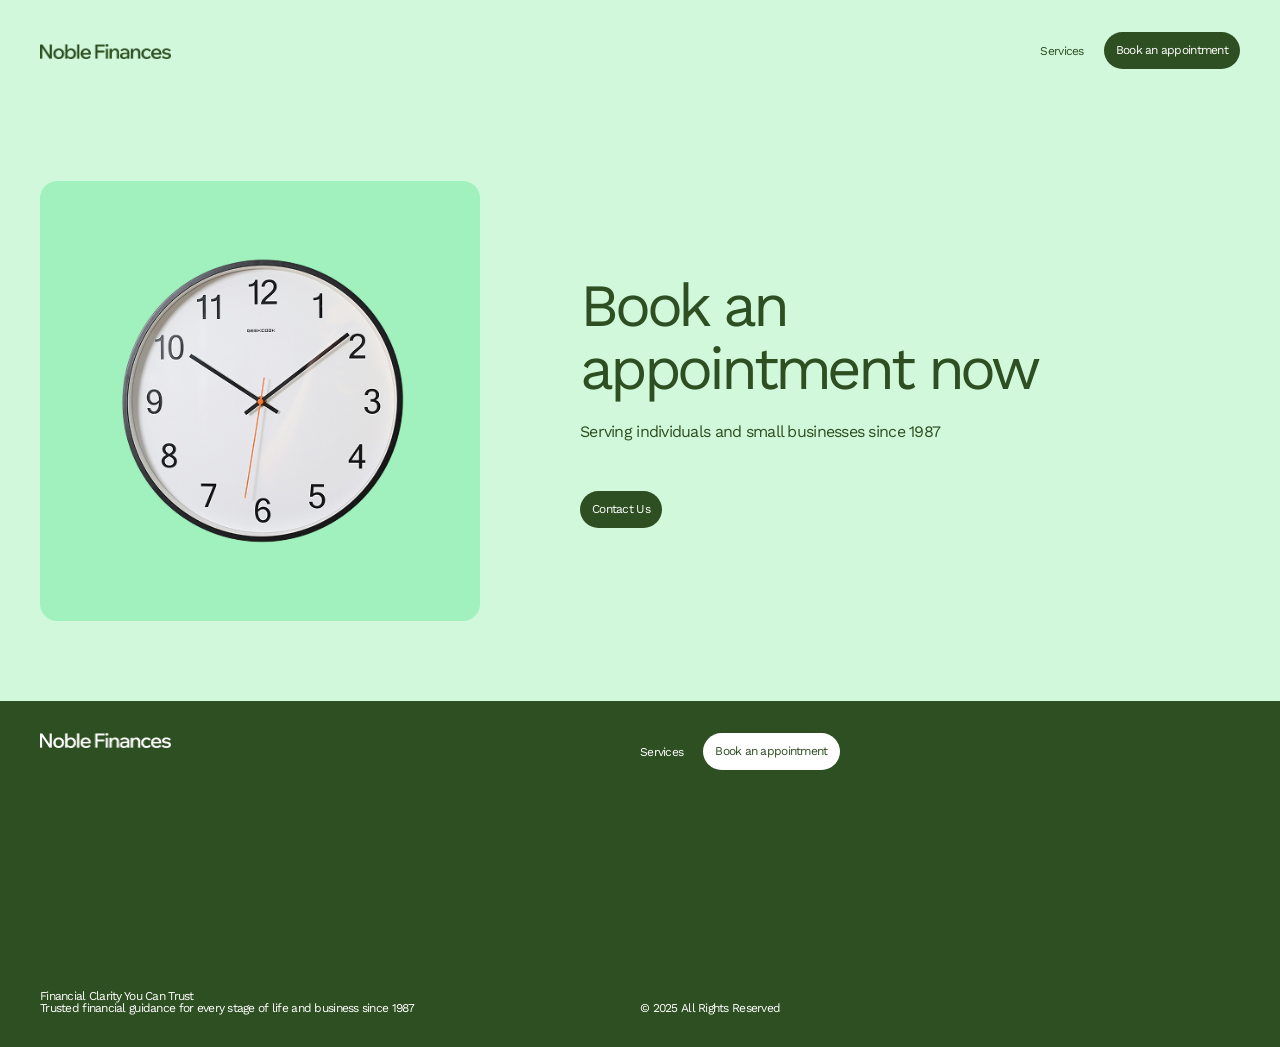
==== commit 5f03d808: "css修正" ====
--- a/booking.html
+++ b/booking.html
@@ -48,7 +48,7 @@
      <main class="booking__main">
         <!-- book -->
         <section class="book">
-            <div class="hero__wrap">
+            <div class="hero__wrap inner">
                 <div class="book__img">
                     <img src="images/book.png" alt="">
                 </div>
@@ -56,7 +56,7 @@
                 <div class="hero__text">
                     <h2>Book an<br>appointment now</h2>
                     <p>Serving individuals and small businesses since 1987</p>
-                    <a href="booking.html" class="link btn">Contact Us</a>
+                    <a href="#" class="link btn">Contact Us</a>
                 </div>
             </div>
         </section>
--- a/css/common.css
+++ b/css/common.css
@@ -50,16 +50,7 @@
 }
 
 /* max幅を1500に */
-.hero__wrap,
-.services__inner,
-.services__block,
-.testimonial__wrap,
-.benefits__wrap,
-.cta__wrap,
-.experts__wrap,
-.works__wrap,
-.philosophy__wrap,
-.connect__wrap {
+.inner {
 	max-width: 1500px;
 	margin: 0 auto;
 }
@@ -72,6 +63,11 @@
 	height: 101px;
 	padding: 0 40px;
 	background: #A0F1BD;
+}
+
+.logo img {
+	width: auto;
+	height: 15px;
 }
 
 .nav__list {
@@ -196,7 +192,7 @@
 }
 
 .testimonial__select {
-	/* flex: 0 0 310px; */
+	flex: 0 0 310px;
 }
 
 .testimonial__link {
@@ -238,6 +234,14 @@
 	border-left: 1px solid #2E4F21;
 }
 
+.comment {
+	display: none;
+}
+
+.comment.is-active {
+	display: block;
+}
+
 .testimonial__text {
 	margin: 0 0 50px 0;
 	font-size: 30px;
@@ -257,12 +261,10 @@
 
 /* break */
 .break {
-	height: 600px;
-}
-
-.break img {
-	height: 100%;
-	object-fit: cover;
+  height: 600px;
+  background-image: url("../images/break-pc.jpg");
+  background-size: cover;
+  background-position: center;
 }
 
 /* benefits */
@@ -278,7 +280,7 @@
 	margin: 0 0 160px 0;
 }
 
-.benefits__wrap h2 {
+.benefits h2 {
 	width: 50%;
 }
 
@@ -342,8 +344,16 @@
 	background: #A0F1BD;
 }
 
-.cta img {
-	width: 50%;
+.cta__img {
+	position: relative;
+	width: 50%;
+}
+
+.cta__img img {
+	position: absolute;
+	height: 100%;
+	object-fit: cover;
+	border-radius: 20px;
 }
 
 /* experts */
@@ -368,7 +378,7 @@
 	display: flex;
 	flex-direction: column;
 	justify-content: space-between;
-	height: 346px;
+	min-height: 346px;
 	padding: 32px 40px;
 	background: #2E4F21;
 	color: #fff;
@@ -418,6 +428,10 @@
 
 .services__more .hero__text {
 	width: 50%;
+}
+
+.break-building {
+	background-image: url("../images/break-building.jpg");
 }
 
 /* works */
@@ -593,6 +607,10 @@
 		padding: 0 30px 0 40px;
 	}
 
+	.testimonial__text {
+		font-size: 24px;
+	}
+
 	/* break */
 	.break {
 		height: 533px;
@@ -813,11 +831,15 @@
 	}
 
 	.testimonial__link {
+		display: grid;
+		width: calc(100% / 3);
 		padding: 16px 12px;
 	}
 
 	.testimonial__item {
 		padding: 0;
+		word-break: break-word;
+		letter-spacing: -0.06em;
 	}
 
 	.testimonial__category {
@@ -845,10 +867,6 @@
 		height: 250px;
 	}
 
-	.break img {
-		max-width: unset;
-	}
-
 	/* benefits */
 	.benefits {
 		padding: 80px 16px;
@@ -897,6 +915,11 @@
 
 	.cta__block {
 		width: 100%;
+	}
+
+	.cta__img {
+		width: 100%;
+		height: 300px;
 	}
 
 	.cta img {
@@ -1008,7 +1031,7 @@
 	.book__img {
 		width: 100%;
 	}
-	
+
 	.book .btn {
 		margin: 28px 0 0 0;
 	}
